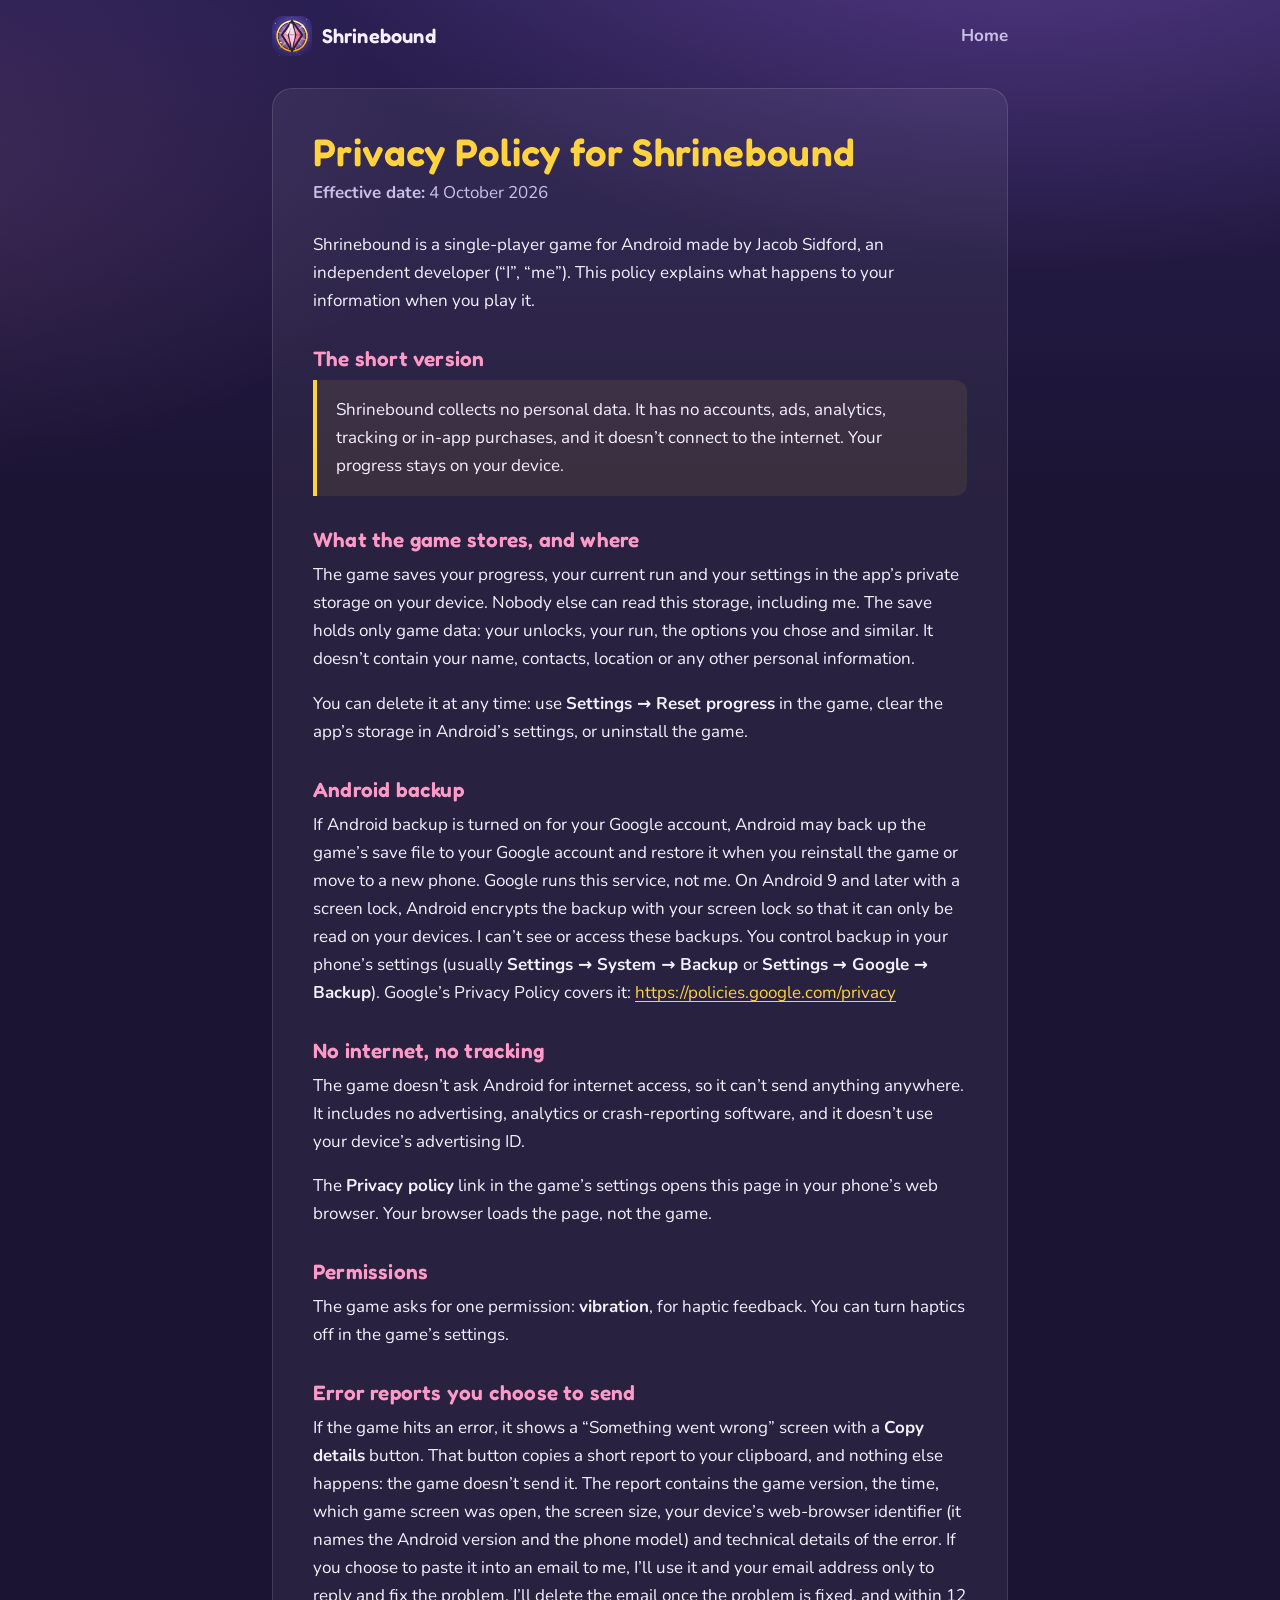
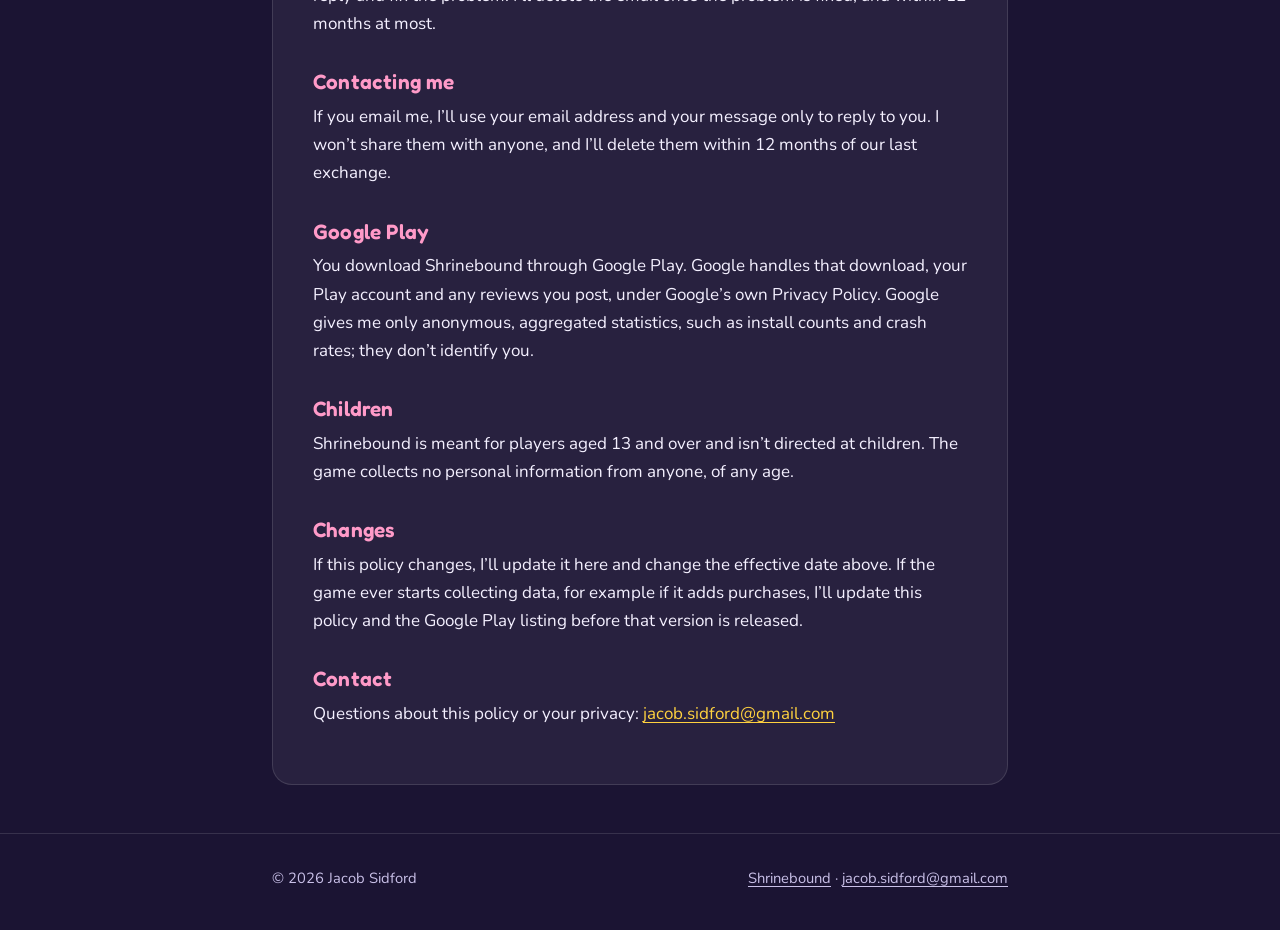
==== privacy.html @ 0527572d "Shrinebound coming-soon page and privacy policy Co-Authored-By: Claude Opus 5.5 <noreply@anthropic.c" ====
<!doctype html>
<html lang="en-GB">
<head>
  <meta charset="utf-8">
  <meta name="viewport" content="width=device-width, initial-scale=1, viewport-fit=cover">
  <title>Privacy Policy for Shrinebound</title>
  <meta name="description" content="Shrinebound collects no personal data. It has no accounts, ads, analytics, tracking or in-app purchases, and it doesn't connect to the internet.">
  <meta name="theme-color" content="#1b1433">
  <link rel="icon" type="image/png" href="assets/favicon-64.png">
  <link rel="apple-touch-icon" href="assets/apple-touch-icon.png">
  <link rel="stylesheet" href="assets/style.css">
</head>
<body>
  <header class="site-header">
    <div class="wrap">
      <a class="brand" href="./"><img src="assets/icon-512.png" alt="" width="40" height="40">Shrinebound</a>
      <nav><a href="./">Home</a></nav>
    </div>
  </header>

  <main class="wrap">
    <article class="doc">
      <h1>Privacy Policy for Shrinebound</h1>
      <p class="meta"><strong>Effective date:</strong> 4 October 2026</p>

      <p>Shrinebound is a single-player game for Android made by Jacob Sidford, an independent developer (&ldquo;I&rdquo;, &ldquo;me&rdquo;). This policy explains what happens to your information when you play it.</p>

      <h2 id="short-version">The short version</h2>
      <p class="summary">Shrinebound collects no personal data. It has no accounts, ads, analytics, tracking or in-app purchases, and it doesn&rsquo;t connect to the internet. Your progress stays on your device.</p>

      <h2 id="storage">What the game stores, and where</h2>
      <p>The game saves your progress, your current run and your settings in the app&rsquo;s private storage on your device. Nobody else can read this storage, including me. The save holds only game data: your unlocks, your run, the options you chose and similar. It doesn&rsquo;t contain your name, contacts, location or any other personal information.</p>
      <p>You can delete it at any time: use <strong>Settings &rarr; Reset progress</strong> in the game, clear the app&rsquo;s storage in Android&rsquo;s settings, or uninstall the game.</p>

      <h2 id="backup">Android backup</h2>
      <p>If Android backup is turned on for your Google account, Android may back up the game&rsquo;s save file to your Google account and restore it when you reinstall the game or move to a new phone. Google runs this service, not me. On Android 9 and later with a screen lock, Android encrypts the backup with your screen lock so that it can only be read on your devices. I can&rsquo;t see or access these backups. You control backup in your phone&rsquo;s settings (usually <strong>Settings &rarr; System &rarr; Backup</strong> or <strong>Settings &rarr; Google &rarr; Backup</strong>). Google&rsquo;s Privacy Policy covers it: <a href="https://policies.google.com/privacy" rel="noopener">https://policies.google.com/privacy</a></p>

      <h2 id="no-internet">No internet, no tracking</h2>
      <p>The game doesn&rsquo;t ask Android for internet access, so it can&rsquo;t send anything anywhere. It includes no advertising, analytics or crash-reporting software, and it doesn&rsquo;t use your device&rsquo;s advertising ID.</p>
      <p>The <strong>Privacy policy</strong> link in the game&rsquo;s settings opens this page in your phone&rsquo;s web browser. Your browser loads the page, not the game.</p>

      <h2 id="permissions">Permissions</h2>
      <p>The game asks for one permission: <strong>vibration</strong>, for haptic feedback. You can turn haptics off in the game&rsquo;s settings.</p>

      <h2 id="error-reports">Error reports you choose to send</h2>
      <p>If the game hits an error, it shows a &ldquo;Something went wrong&rdquo; screen with a <strong>Copy details</strong> button. That button copies a short report to your clipboard, and nothing else happens: the game doesn&rsquo;t send it. The report contains the game version, the time, which game screen was open, the screen size, your device&rsquo;s web-browser identifier (it names the Android version and the phone model) and technical details of the error. If you choose to paste it into an email to me, I&rsquo;ll use it and your email address only to reply and fix the problem. I&rsquo;ll delete the email once the problem is fixed, and within 12 months at most.</p>

      <h2 id="contacting-me">Contacting me</h2>
      <p>If you email me, I&rsquo;ll use your email address and your message only to reply to you. I won&rsquo;t share them with anyone, and I&rsquo;ll delete them within 12 months of our last exchange.</p>

      <h2 id="google-play">Google Play</h2>
      <p>You download Shrinebound through Google Play. Google handles that download, your Play account and any reviews you post, under Google&rsquo;s own Privacy Policy. Google gives me only anonymous, aggregated statistics, such as install counts and crash rates; they don&rsquo;t identify you.</p>

      <h2 id="children">Children</h2>
      <p>Shrinebound is meant for players aged 13 and over and isn&rsquo;t directed at children. The game collects no personal information from anyone, of any age.</p>

      <h2 id="changes">Changes</h2>
      <p>If this policy changes, I&rsquo;ll update it here and change the effective date above. If the game ever starts collecting data, for example if it adds purchases, I&rsquo;ll update this policy and the Google Play listing before that version is released.</p>

      <h2 id="contact">Contact</h2>
      <p>Questions about this policy or your privacy: <a href="mailto:jacob.sidford@gmail.com">jacob.sidford@gmail.com</a></p>
    </article>
  </main>

  <footer class="site-footer">
    <div class="wrap">
      <span>&copy; 2026 Jacob Sidford</span>
      <span><a href="./">Shrinebound</a> &middot; <a href="mailto:jacob.sidford@gmail.com">jacob.sidford@gmail.com</a></span>
    </div>
  </footer>
</body>
</html>
---- assets/style.css ----
@font-face {
  font-family: "Fredoka";
  src: url("fonts/Fredoka.ttf") format("truetype");
  font-weight: 300 700;
  font-display: swap;
}
@font-face {
  font-family: "Nunito";
  src: url("fonts/Nunito.ttf") format("truetype");
  font-weight: 200 1000;
  font-display: swap;
}

:root {
  --night: #1b1433;
  --night-2: #2a1f52;
  --panel: rgba(255, 255, 255, 0.06);
  --rim: rgba(255, 255, 255, 0.12);
  --text: #f4f0ff;
  --soft: #c9c0e8;
  --gold: #ffd23f;
  --gold-deep: #f0a520;
  --pink: #ff9ac8;
  color-scheme: dark;
}

* { box-sizing: border-box; }

html {
  background: var(--night);
  -webkit-text-size-adjust: 100%;
}

body {
  margin: 0;
  min-height: 100vh;
  color: var(--text);
  font-family: "Nunito", system-ui, -apple-system, "Segoe UI", Roboto, sans-serif;
  font-size: 1.0625rem;
  line-height: 1.65;
  background:
    radial-gradient(1200px 600px at 80% -10%, rgba(180, 120, 255, 0.28), transparent 60%),
    radial-gradient(900px 500px at -10% 20%, rgba(255, 154, 200, 0.12), transparent 60%),
    linear-gradient(180deg, var(--night-2) 0%, var(--night) 55%);
  background-attachment: fixed;
}

a { color: var(--gold); text-underline-offset: 3px; }
a:hover { color: #ffe68a; }
a:focus-visible { outline: 3px solid var(--pink); outline-offset: 3px; border-radius: 4px; }

h1, h2, h3, .brand {
  font-family: "Fredoka", "Nunito", system-ui, sans-serif;
  font-weight: 600;
  line-height: 1.2;
  letter-spacing: 0.01em;
}

.wrap {
  width: min(100% - 2.5rem, 46rem);
  margin-inline: auto;
}

/* ── header ── */
.site-header {
  padding: 1rem 0;
}
.site-header .wrap {
  display: flex;
  align-items: center;
  justify-content: space-between;
  gap: 1rem;
}
.brand {
  display: inline-flex;
  align-items: center;
  gap: 0.6rem;
  color: var(--text);
  text-decoration: none;
  font-size: 1.25rem;
}
.brand img { width: 40px; height: 40px; border-radius: 10px; }
.site-header nav a { color: var(--soft); text-decoration: none; font-weight: 700; }
.site-header nav a:hover { color: var(--text); }

/* ── landing ── */
.hero {
  padding: 1.5rem 0 3rem;
  text-align: center;
}
.hero .feature {
  display: block;
  width: 100%;
  height: auto;
  border-radius: 20px;
  border: 1px solid var(--rim);
  box-shadow: 0 20px 60px rgba(0, 0, 0, 0.45), 0 0 0 6px rgba(255, 210, 63, 0.06);
}
.hero h1 {
  margin: 2rem 0 0.5rem;
  font-size: clamp(2rem, 6vw, 3rem);
  color: var(--gold);
  text-shadow: 0 3px 0 #6b3fb0;
}
.hero .tagline {
  margin: 0 auto 1.75rem;
  max-width: 34rem;
  color: var(--soft);
  font-size: 1.15rem;
}
.badge {
  display: inline-flex;
  align-items: center;
  gap: 0.6rem;
  padding: 0.7rem 1.3rem;
  border-radius: 999px;
  background: linear-gradient(180deg, var(--gold), var(--gold-deep));
  color: #2a1a00;
  font-family: "Fredoka", sans-serif;
  font-weight: 600;
  font-size: 1.1rem;
  box-shadow: 0 4px 0 #a86a00, 0 10px 24px rgba(0, 0, 0, 0.35);
}
.badge svg { width: 1.3rem; height: 1.3rem; }

.features {
  display: grid;
  grid-template-columns: repeat(auto-fit, minmax(13rem, 1fr));
  gap: 1rem;
  margin: 0 0 3rem;
  padding: 0;
  list-style: none;
}
.features li {
  padding: 1.1rem 1.2rem;
  border-radius: 16px;
  background: var(--panel);
  border: 1px solid var(--rim);
}
.features h2 {
  margin: 0 0 0.35rem;
  font-size: 1.15rem;
  color: var(--pink);
}
.features p { margin: 0; color: var(--soft); font-size: 0.98rem; }

/* ── policy page ── */
.doc {
  margin: 1rem auto 3rem;
  padding: clamp(1.25rem, 4vw, 2.5rem);
  border-radius: 20px;
  background: var(--panel);
  border: 1px solid var(--rim);
}
.doc h1 {
  margin: 0 0 0.25rem;
  font-size: clamp(1.8rem, 5vw, 2.4rem);
  color: var(--gold);
}
.doc .meta { margin: 0 0 1.5rem; color: var(--soft); }
.doc h2 {
  margin: 2rem 0 0.5rem;
  font-size: 1.3rem;
  color: var(--pink);
}
.doc p { margin: 0 0 1rem; }
.doc .summary {
  padding: 1rem 1.2rem;
  border-left: 4px solid var(--gold);
  border-radius: 0 12px 12px 0;
  background: rgba(255, 210, 63, 0.08);
}
.doc a { word-break: break-word; }

/* ── footer ── */
.site-footer {
  padding: 2rem 0 2.5rem;
  border-top: 1px solid var(--rim);
  color: var(--soft);
  font-size: 0.92rem;
}
.site-footer .wrap { display: flex; flex-wrap: wrap; gap: 0.5rem 1.5rem; justify-content: space-between; }
.site-footer a { color: var(--soft); }

@media (prefers-reduced-motion: no-preference) {
  .hero .feature { animation: rise 600ms ease-out both; }
  @keyframes rise { from { opacity: 0; transform: translateY(12px); } to { opacity: 1; transform: none; } }
}
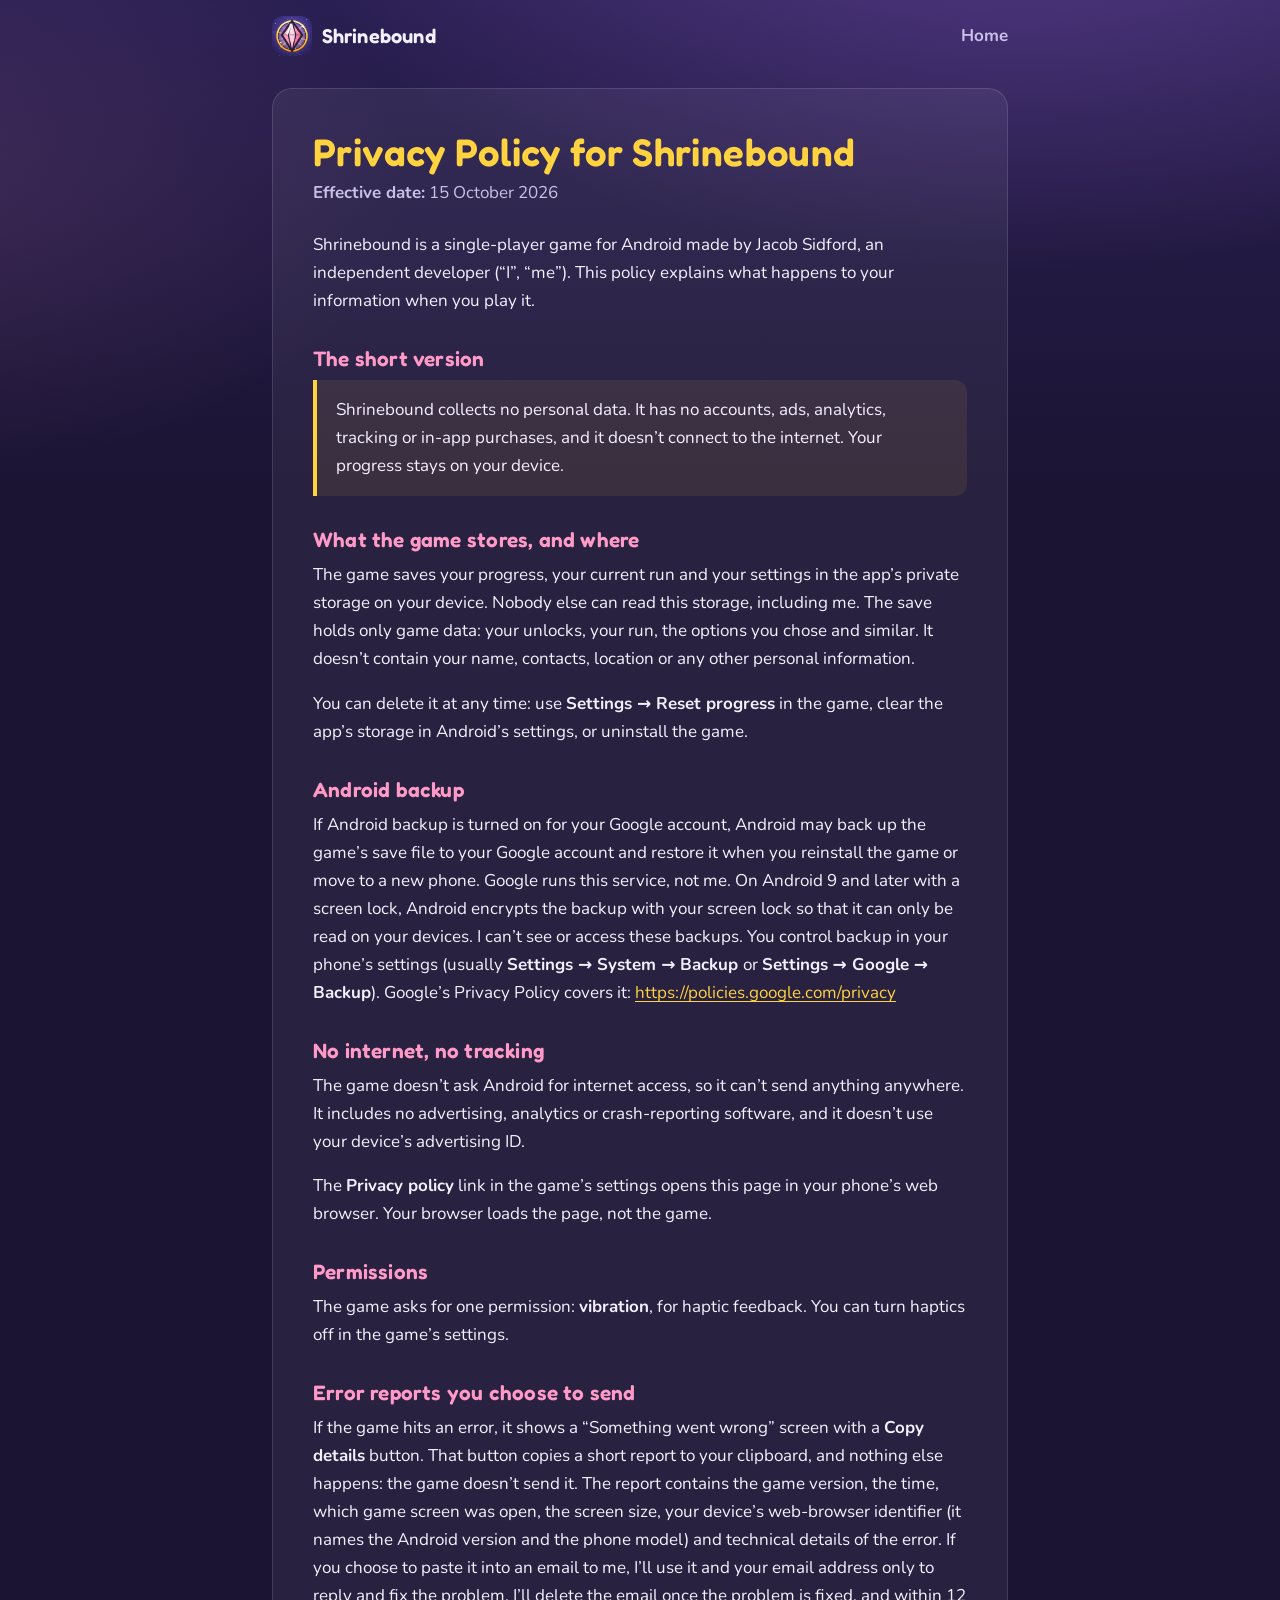
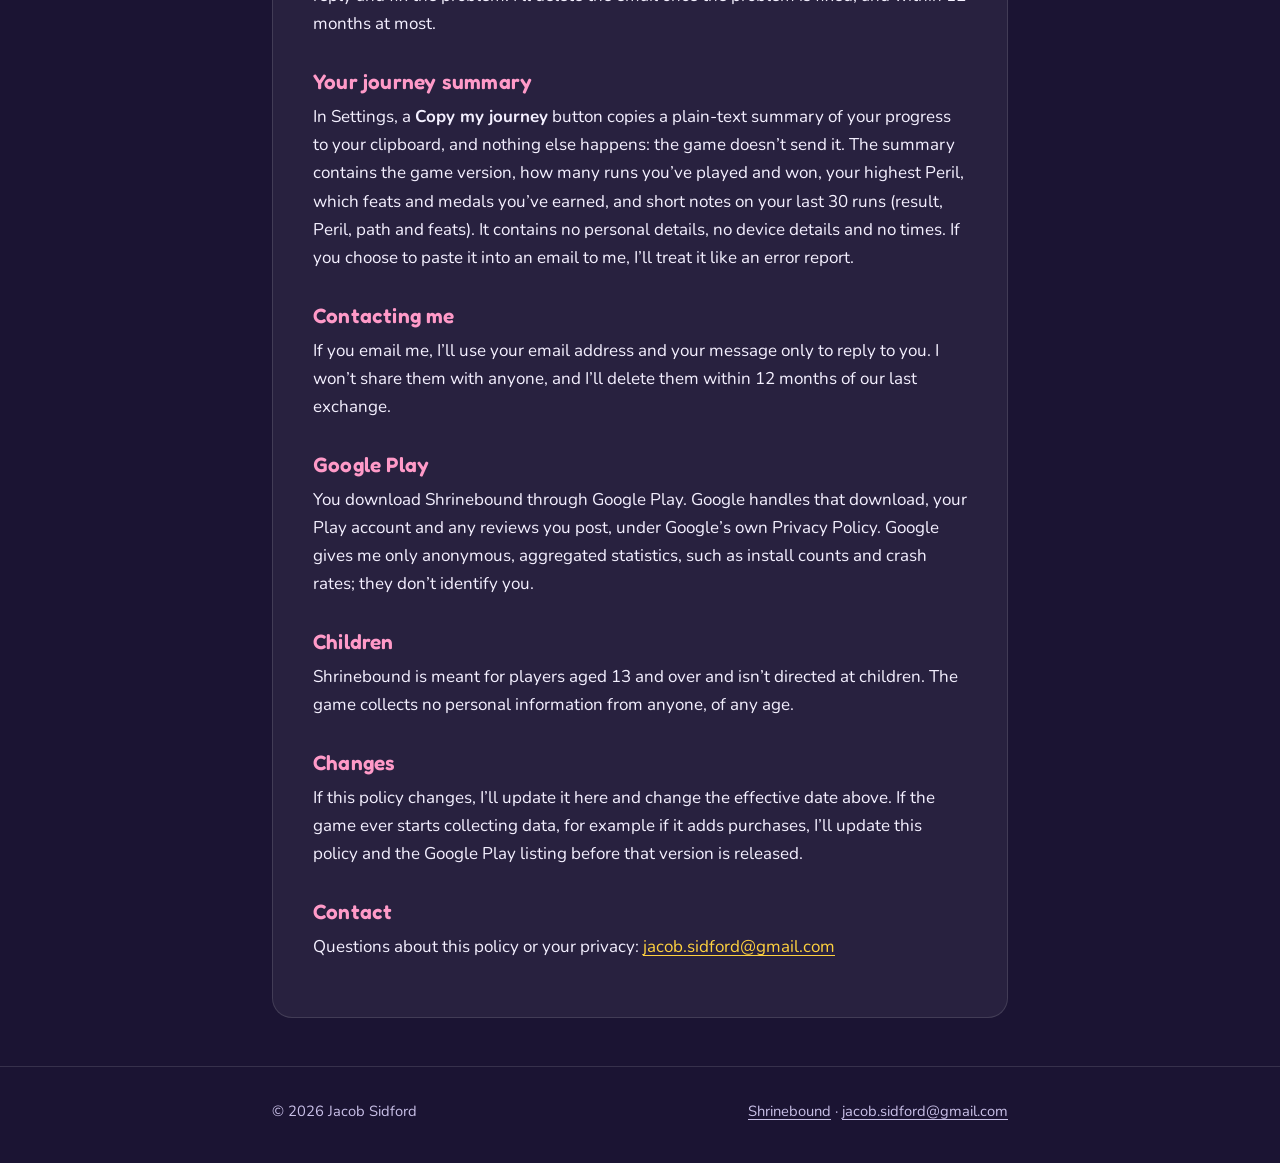
==== commit f682a8f2: "Privacy policy: journey summary section, updated 15 Oct 2026 Mirror the "Your journey summary" secti" ====
--- a/privacy.html
+++ b/privacy.html
@@ -21,7 +21,7 @@
   <main class="wrap">
     <article class="doc">
       <h1>Privacy Policy for Shrinebound</h1>
-      <p class="meta"><strong>Effective date:</strong> 4 October 2026</p>
+      <p class="meta"><strong>Effective date:</strong> 15 October 2026</p>
 
       <p>Shrinebound is a single-player game for Android made by Jacob Sidford, an independent developer (&ldquo;I&rdquo;, &ldquo;me&rdquo;). This policy explains what happens to your information when you play it.</p>
 
@@ -44,6 +44,9 @@
 
       <h2 id="error-reports">Error reports you choose to send</h2>
       <p>If the game hits an error, it shows a &ldquo;Something went wrong&rdquo; screen with a <strong>Copy details</strong> button. That button copies a short report to your clipboard, and nothing else happens: the game doesn&rsquo;t send it. The report contains the game version, the time, which game screen was open, the screen size, your device&rsquo;s web-browser identifier (it names the Android version and the phone model) and technical details of the error. If you choose to paste it into an email to me, I&rsquo;ll use it and your email address only to reply and fix the problem. I&rsquo;ll delete the email once the problem is fixed, and within 12 months at most.</p>
+
+      <h2 id="journey-summary">Your journey summary</h2>
+      <p>In Settings, a <strong>Copy my journey</strong> button copies a plain-text summary of your progress to your clipboard, and nothing else happens: the game doesn&rsquo;t send it. The summary contains the game version, how many runs you&rsquo;ve played and won, your highest Peril, which feats and medals you&rsquo;ve earned, and short notes on your last 30 runs (result, Peril, path and feats). It contains no personal details, no device details and no times. If you choose to paste it into an email to me, I&rsquo;ll treat it like an error report.</p>
 
       <h2 id="contacting-me">Contacting me</h2>
       <p>If you email me, I&rsquo;ll use your email address and your message only to reply to you. I won&rsquo;t share them with anyone, and I&rsquo;ll delete them within 12 months of our last exchange.</p>
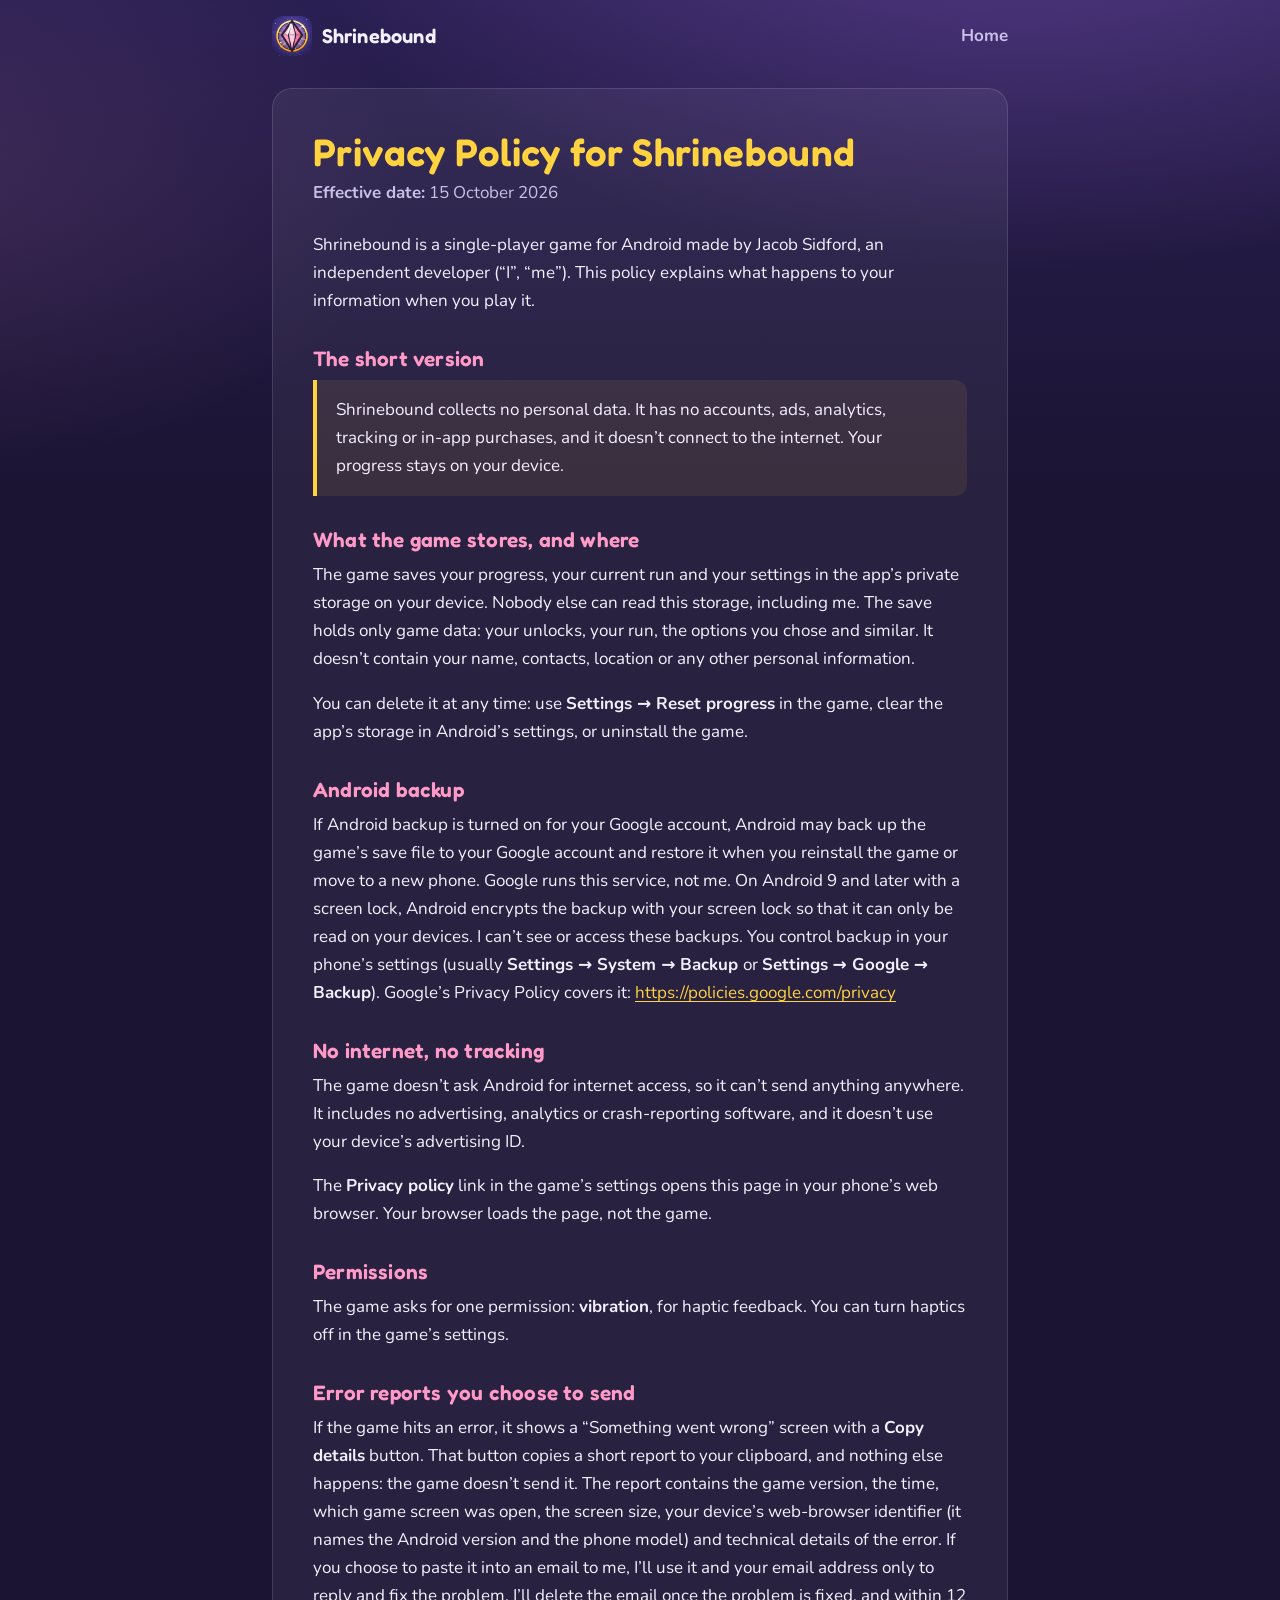
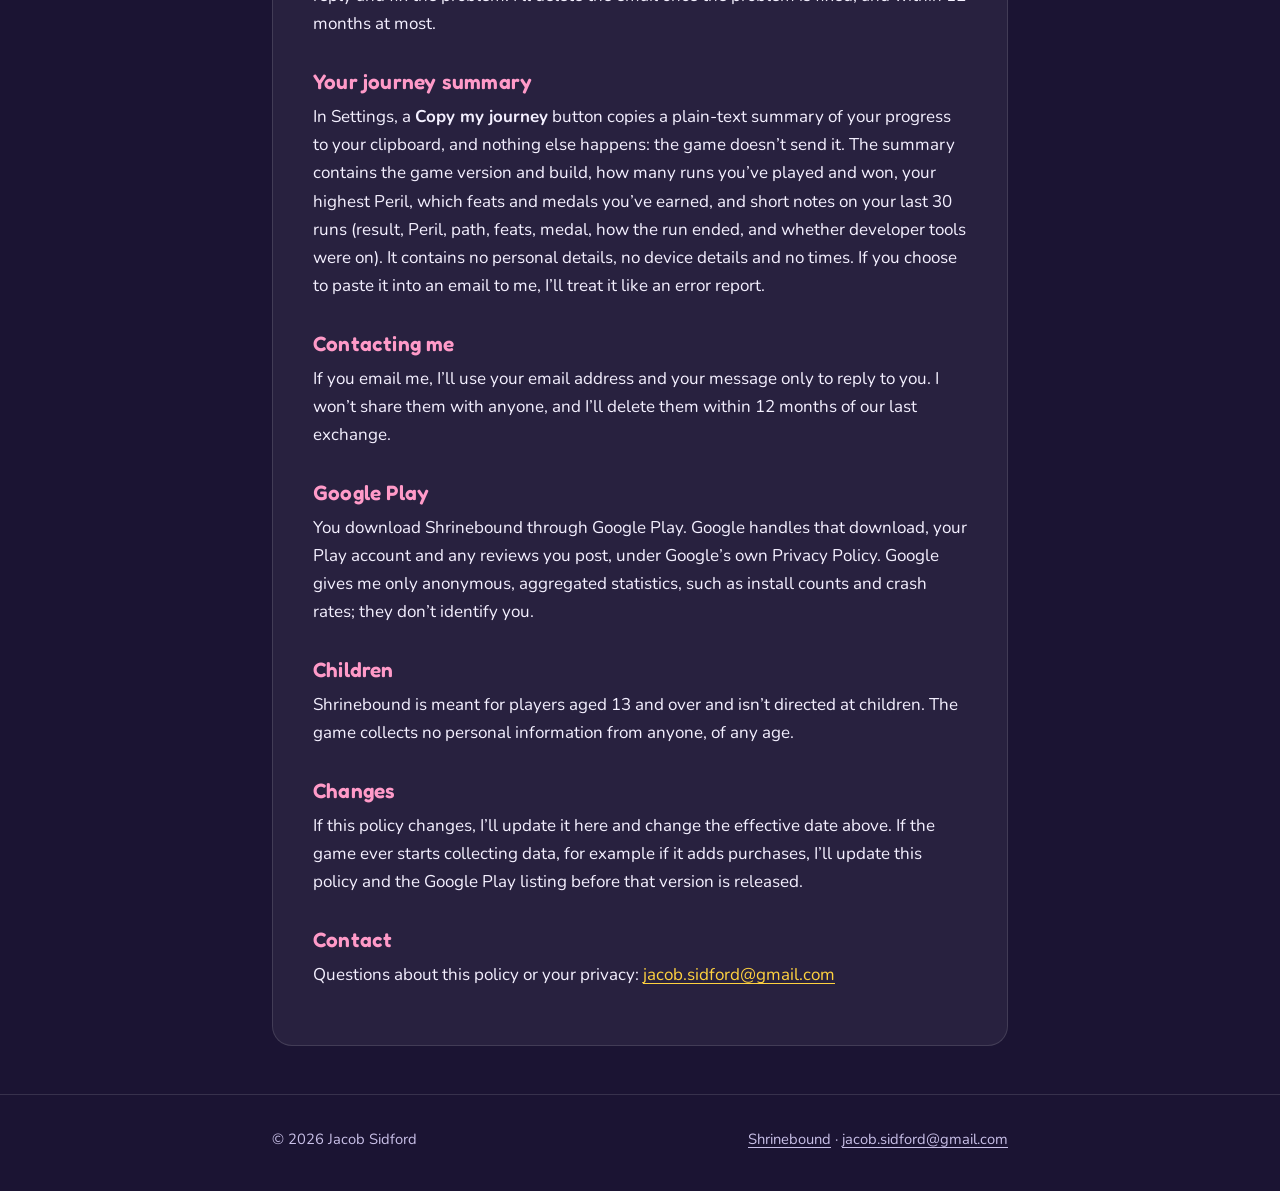
==== commit 2a3d334c: "Privacy policy: journey summary lists every field Co-Authored-By: Claude Opus 5.5 <noreply@anthropic" ====
--- a/privacy.html
+++ b/privacy.html
@@ -46,7 +46,7 @@
       <p>If the game hits an error, it shows a &ldquo;Something went wrong&rdquo; screen with a <strong>Copy details</strong> button. That button copies a short report to your clipboard, and nothing else happens: the game doesn&rsquo;t send it. The report contains the game version, the time, which game screen was open, the screen size, your device&rsquo;s web-browser identifier (it names the Android version and the phone model) and technical details of the error. If you choose to paste it into an email to me, I&rsquo;ll use it and your email address only to reply and fix the problem. I&rsquo;ll delete the email once the problem is fixed, and within 12 months at most.</p>
 
       <h2 id="journey-summary">Your journey summary</h2>
-      <p>In Settings, a <strong>Copy my journey</strong> button copies a plain-text summary of your progress to your clipboard, and nothing else happens: the game doesn&rsquo;t send it. The summary contains the game version, how many runs you&rsquo;ve played and won, your highest Peril, which feats and medals you&rsquo;ve earned, and short notes on your last 30 runs (result, Peril, path and feats). It contains no personal details, no device details and no times. If you choose to paste it into an email to me, I&rsquo;ll treat it like an error report.</p>
+      <p>In Settings, a <strong>Copy my journey</strong> button copies a plain-text summary of your progress to your clipboard, and nothing else happens: the game doesn&rsquo;t send it. The summary contains the game version and build, how many runs you&rsquo;ve played and won, your highest Peril, which feats and medals you&rsquo;ve earned, and short notes on your last 30 runs (result, Peril, path, feats, medal, how the run ended, and whether developer tools were on). It contains no personal details, no device details and no times. If you choose to paste it into an email to me, I&rsquo;ll treat it like an error report.</p>
 
       <h2 id="contacting-me">Contacting me</h2>
       <p>If you email me, I&rsquo;ll use your email address and your message only to reply to you. I won&rsquo;t share them with anyone, and I&rsquo;ll delete them within 12 months of our last exchange.</p>
